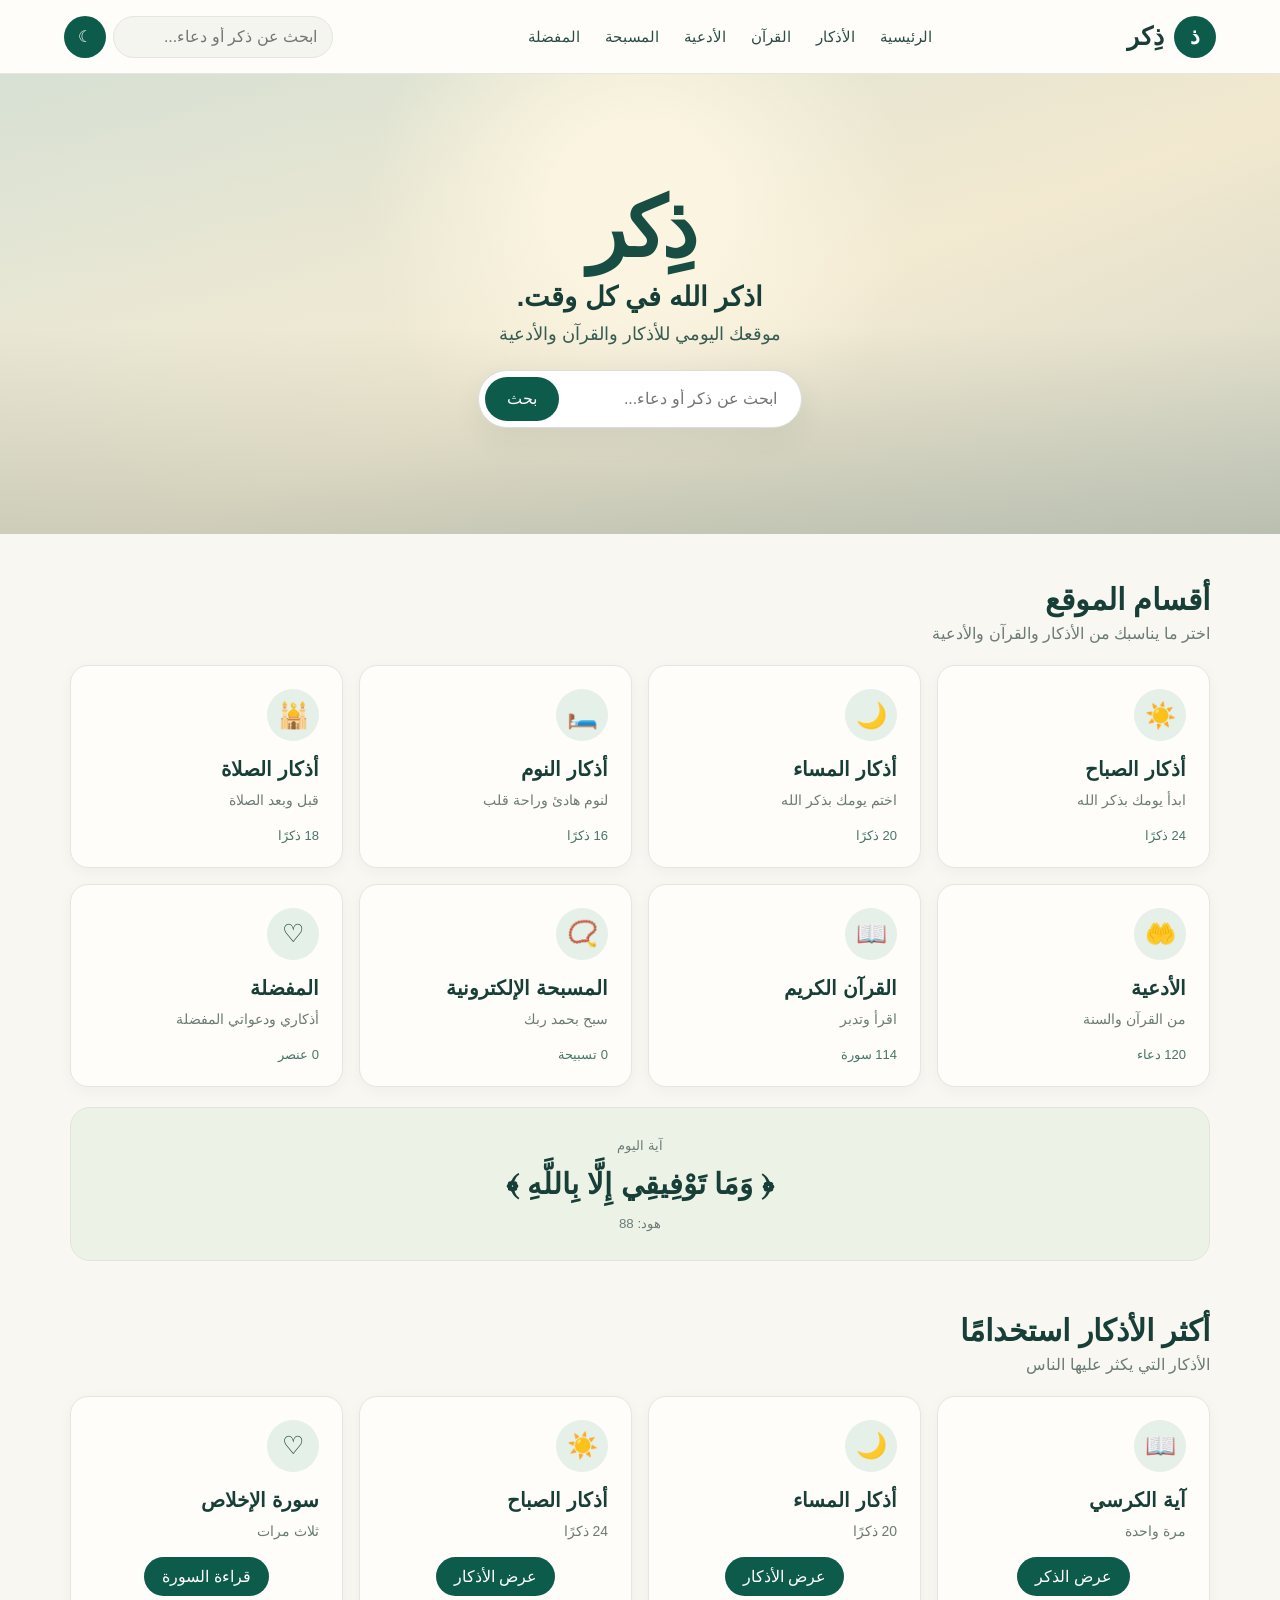
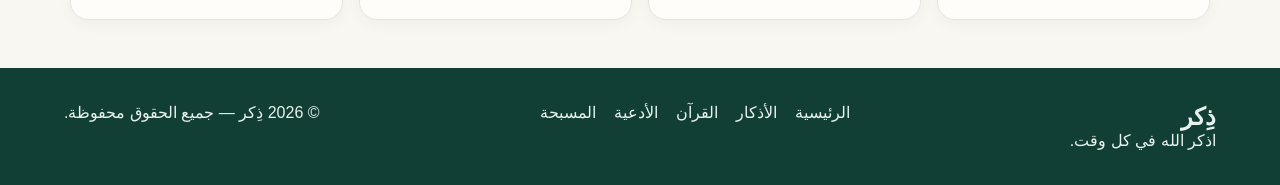
==== index.html @ fdcfc74f "Add files via upload" ====
<!doctype html>
<html lang="ar" dir="rtl">
<head>
<meta charset="utf-8">
<meta name="viewport" content="width=device-width, initial-scale=1">
<meta name="theme-color" content="#0d5c4b">
<title>ذِكر — اذكر الله في كل وقت</title>
<style>
:root{
  --bg:#f8f7f2; --card:#fffdf9; --text:#173f37; --muted:#6b7b76;
  --green:#0d5c4b; --green2:#174f43; --line:#e4e6df;
  --shadow:0 10px 30px rgba(22,58,50,.08);
}
*{box-sizing:border-box}
html{scroll-behavior:smooth}
body{margin:0;background:var(--bg);color:var(--text);font-family:Tahoma,"Segoe UI",Arial,sans-serif}
button,input{font:inherit}
a{text-decoration:none;color:inherit}
.nav{height:74px;background:#fffdf9;border-bottom:1px solid var(--line);display:flex;align-items:center;gap:22px;padding:0 5%;position:sticky;top:0;z-index:20}
.brand{display:flex;align-items:center;gap:10px;font-weight:800;font-size:25px;margin-left:auto}
.brand-icon{width:42px;height:42px;border-radius:50%;background:var(--green);color:#fff;display:grid;place-items:center;font-size:22px}
.links{display:flex;gap:25px;font-size:15px}
.links a{padding:25px 0;color:#294d46}
.links a:hover{color:var(--green)}
.nav-search{display:flex;gap:7px;margin-right:auto}
.nav-search input{width:220px;border:1px solid var(--line);border-radius:24px;padding:10px 15px;outline:none;background:#f5f5f0}
.icon-btn{border:0;background:var(--green);color:white;width:42px;height:42px;border-radius:50%;cursor:pointer}
.hero{min-height:460px;display:grid;place-items:center;text-align:center;position:relative;overflow:hidden;background:
linear-gradient(rgba(246,241,226,.48),rgba(247,241,224,.7)),
radial-gradient(circle at 50% 30%,#fff8df 0 12%,transparent 38%),
linear-gradient(160deg,#b9d1c7,#eee0bd 55%,#9aa99b)}
.hero:before{content:"";position:absolute;inset:auto 0 0;height:45%;background:linear-gradient(transparent,rgba(33,65,56,.18))}
.hero-content{position:relative;z-index:1;padding:55px 20px}
.logo-word{font-size:82px;font-weight:900;letter-spacing:-5px;margin:0;color:#174d42}
.hero h1{font-size:27px;margin:5px 0 10px}
.hero p{font-size:18px;margin:0 0 25px;color:#365b53}
.search{display:flex;max-width:570px;margin:auto;background:white;border:1px solid #ddd;border-radius:35px;padding:6px;box-shadow:var(--shadow)}
.search input{flex:1;border:0;outline:0;padding:13px 18px;background:transparent}
.search button{border:0;background:var(--green);color:#fff;border-radius:28px;padding:12px 22px;cursor:pointer}
.container{max-width:1180px;margin:auto;padding:48px 20px}
.section-head{display:flex;align-items:end;justify-content:space-between;margin-bottom:22px}
.section-head h2{font-size:30px;margin:0}
.section-head p{margin:7px 0 0;color:var(--muted)}
.grid{display:grid;grid-template-columns:repeat(4,1fr);gap:16px}
.card{background:var(--card);border:1px solid var(--line);border-radius:18px;padding:23px;box-shadow:0 4px 15px rgba(22,58,50,.04);transition:.2s;cursor:pointer}
.card:hover{transform:translateY(-4px);box-shadow:var(--shadow)}
.card-icon{width:52px;height:52px;border-radius:50%;display:grid;place-items:center;background:#e4f0e8;font-size:25px;margin-bottom:16px}
.card h3{margin:0 0 8px;font-size:20px}
.card p{margin:0 0 13px;color:var(--muted);font-size:14px;line-height:1.7}
.count{font-size:13px;color:#47766b}
.verse{margin-top:20px;border-radius:20px;background:#edf2e7;border:1px solid #dfe6d9;padding:28px;display:flex;align-items:center;justify-content:center;text-align:center}
.verse small{color:var(--muted)}
.verse strong{display:block;font-size:29px;line-height:1.8;margin:4px 0}
.popular{margin-top:52px}
.actions{display:flex;gap:10px;justify-content:center}
.action{background:var(--green);color:#fff;border:0;border-radius:25px;padding:10px 18px;cursor:pointer}
.footer{background:#123f35;color:#e9f2ee;padding:35px 5%;display:flex;justify-content:space-between;gap:25px;flex-wrap:wrap}
.footer nav{display:flex;gap:18px;flex-wrap:wrap}
.toast{position:fixed;bottom:25px;left:50%;transform:translateX(-50%) translateY(20px);background:#123f35;color:#fff;padding:12px 20px;border-radius:25px;opacity:0;pointer-events:none;transition:.25s;z-index:50}
.toast.show{opacity:1;transform:translateX(-50%) translateY(0)}
.dark{--bg:#0e1916;--card:#15241f;--text:#e8f2ee;--muted:#aabbb5;--green:#2d8b72;--line:#29433b;--green2:#bde0d3}
.dark .nav,.dark .search{background:#15241f}
.dark .nav-search input{background:#101c19;color:#fff}
.dark .hero{background:linear-gradient(rgba(10,27,23,.45),rgba(12,29,25,.7)),linear-gradient(160deg,#294c43,#3b4032 55%,#172c27)}
.dark .verse{background:#172821;border-color:#29433b}
@media(max-width:900px){
 .nav{height:auto;min-height:68px;padding:10px 16px;flex-wrap:wrap;gap:10px}
 .brand{margin-left:0}
 .links{order:3;width:100%;overflow:auto;gap:18px;padding-bottom:4px}
 .links a{padding:6px 0;white-space:nowrap}
 .nav-search{margin-right:auto}
 .nav-search input{width:150px}
 .grid{grid-template-columns:repeat(2,1fr)}
 .logo-word{font-size:65px}
}
@media(max-width:560px){
 .hero{min-height:430px}
 .hero h1{font-size:23px}
 .hero p{font-size:15px}
 .search{max-width:95%}
 .search button{padding:11px 15px}
 .container{padding:35px 14px}
 .grid{grid-template-columns:1fr}
 .section-head{display:block}
 .section-head h2{font-size:26px}
 .nav-search{width:100%;order:4}
 .nav-search input{flex:1;width:auto}
 .footer{display:block}
 .footer nav{margin-top:15px}
}
</style>
</head>
<body>
<header class="nav">
  <a class="brand" href="#"><span class="brand-icon">ذ</span><span>ذِكر</span></a>
  <nav class="links">
    <a href="#home">الرئيسية</a><a href="#adhkar">الأذكار</a><a href="#quran">القرآن</a>
    <a href="#duas">الأدعية</a><a href="#tasbih">المسبحة</a><a href="#favorites">المفضلة</a>
  </nav>
  <div class="nav-search">
    <input id="topSearch" placeholder="ابحث عن ذكر أو دعاء...">
    <button class="icon-btn" id="themeBtn" aria-label="الوضع الليلي">☾</button>
  </div>
</header>

<main id="home">
<section class="hero">
  <div class="hero-content">
    <div class="logo-word">ذِكر</div>
    <h1>اذكر الله في كل وقت.</h1>
    <p>موقعك اليومي للأذكار والقرآن والأدعية</p>
    <form class="search" id="searchForm">
      <input id="mainSearch" placeholder="ابحث عن ذكر أو دعاء...">
      <button>بحث</button>
    </form>
  </div>
</section>

<section class="container" id="adhkar">
  <div class="section-head">
    <div><h2>أقسام الموقع</h2><p>اختر ما يناسبك من الأذكار والقرآن والأدعية</p></div>
  </div>
  <div class="grid" id="cards">
    <article class="card" data-name="أذكار الصباح"><div class="card-icon">☀️</div><h3>أذكار الصباح</h3><p>ابدأ يومك بذكر الله</p><span class="count">24 ذكرًا</span></article>
    <article class="card" data-name="أذكار المساء"><div class="card-icon">🌙</div><h3>أذكار المساء</h3><p>اختم يومك بذكر الله</p><span class="count">20 ذكرًا</span></article>
    <article class="card" data-name="أذكار النوم"><div class="card-icon">🛏️</div><h3>أذكار النوم</h3><p>لنوم هادئ وراحة قلب</p><span class="count">16 ذكرًا</span></article>
    <article class="card" data-name="أذكار الصلاة"><div class="card-icon">🕌</div><h3>أذكار الصلاة</h3><p>قبل وبعد الصلاة</p><span class="count">18 ذكرًا</span></article>
    <article class="card" id="duas" data-name="الأدعية"><div class="card-icon">🤲</div><h3>الأدعية</h3><p>من القرآن والسنة</p><span class="count">120 دعاء</span></article>
    <article class="card" id="quran" data-name="القرآن الكريم"><div class="card-icon">📖</div><h3>القرآن الكريم</h3><p>اقرأ وتدبر</p><span class="count">114 سورة</span></article>
    <article class="card" id="tasbih" data-name="المسبحة الإلكترونية"><div class="card-icon">📿</div><h3>المسبحة الإلكترونية</h3><p>سبح بحمد ربك</p><span class="count" id="tasbihCount">0 تسبيحة</span></article>
    <article class="card" id="favorites" data-name="المفضلة"><div class="card-icon">♡</div><h3>المفضلة</h3><p>أذكاري ودعواتي المفضلة</p><span class="count">0 عنصر</span></article>
  </div>

  <div class="verse">
    <div><small>آية اليوم</small><strong>﴿ وَمَا تَوْفِيقِي إِلَّا بِاللَّهِ ﴾</strong><small>هود: 88</small></div>
  </div>

  <div class="popular">
    <div class="section-head"><div><h2>أكثر الأذكار استخدامًا</h2><p>الأذكار التي يكثر عليها الناس</p></div></div>
    <div class="grid">
      <article class="card" data-name="آية الكرسي"><div class="card-icon">📖</div><h3>آية الكرسي</h3><p>مرة واحدة</p><div class="actions"><button class="action">عرض الذكر</button></div></article>
      <article class="card" data-name="أذكار المساء"><div class="card-icon">🌙</div><h3>أذكار المساء</h3><p>20 ذكرًا</p><div class="actions"><button class="action">عرض الأذكار</button></div></article>
      <article class="card" data-name="أذكار الصباح"><div class="card-icon">☀️</div><h3>أذكار الصباح</h3><p>24 ذكرًا</p><div class="actions"><button class="action">عرض الأذكار</button></div></article>
      <article class="card" data-name="سورة الإخلاص"><div class="card-icon">♡</div><h3>سورة الإخلاص</h3><p>ثلاث مرات</p><div class="actions"><button class="action">قراءة السورة</button></div></article>
    </div>
  </div>
</section>
</main>

<footer class="footer">
  <div><strong style="font-size:24px">ذِكر</strong><div>اذكر الله في كل وقت.</div></div>
  <nav><a href="#home">الرئيسية</a><a href="#adhkar">الأذكار</a><a href="#quran">القرآن</a><a href="#duas">الأدعية</a><a href="#tasbih">المسبحة</a></nav>
  <div>© 2026 ذِكر — جميع الحقوق محفوظة.</div>
</footer>
<div class="toast" id="toast"></div>

<script>
const $=s=>document.querySelector(s);
const toast=(t)=>{const x=$("#toast");x.textContent=t;x.classList.add("show");setTimeout(()=>x.classList.remove("show"),1800)};
const savedTheme=localStorage.getItem("zekr-theme");
if(savedTheme==="dark") document.body.classList.add("dark");
$("#themeBtn").onclick=()=>{document.body.classList.toggle("dark");localStorage.setItem("zekr-theme",document.body.classList.contains("dark")?"dark":"light")};

function doSearch(value){
  const q=value.trim();
  if(!q){toast("اكتب كلمة للبحث");return}
  const cards=[...document.querySelectorAll(".card")];
  const found=cards.filter(c=>(c.dataset.name||"").includes(q));
  cards.forEach(c=>c.style.display=found.length ? (found.includes(c)?"block":"none") : "block");
  toast(found.length ? `تم العثور على ${found.length} نتيجة` : "لم نجد نتيجة مطابقة");
}
$("#searchForm").onsubmit=e=>{e.preventDefault();doSearch($("#mainSearch").value)};
$("#topSearch").oninput=e=>{if(e.target.value.length>1)doSearch(e.target.value)};

let count=Number(localStorage.getItem("zekr-tasbih")||0);
$("#tasbihCount").textContent=count+" تسبيحة";
$("#tasbih").onclick=()=>{
  count++; localStorage.setItem("zekr-tasbih",count);
  $("#tasbihCount").textContent=count+" تسبيحة";
  toast("سبحان الله 🤍");
};
document.querySelectorAll(".action").forEach(b=>b.onclick=e=>{
  e.stopPropagation(); toast("سيتم فتح صفحة الذكر في المرحلة القادمة");
});
document.querySelectorAll(".card").forEach(c=>{
  c.onclick=()=>{ if(c.id==="tasbih"){return} toast("سيتم ربط هذه الصفحة بالأذكار في المرحلة القادمة"); };
});
</script>
</body>
</html>
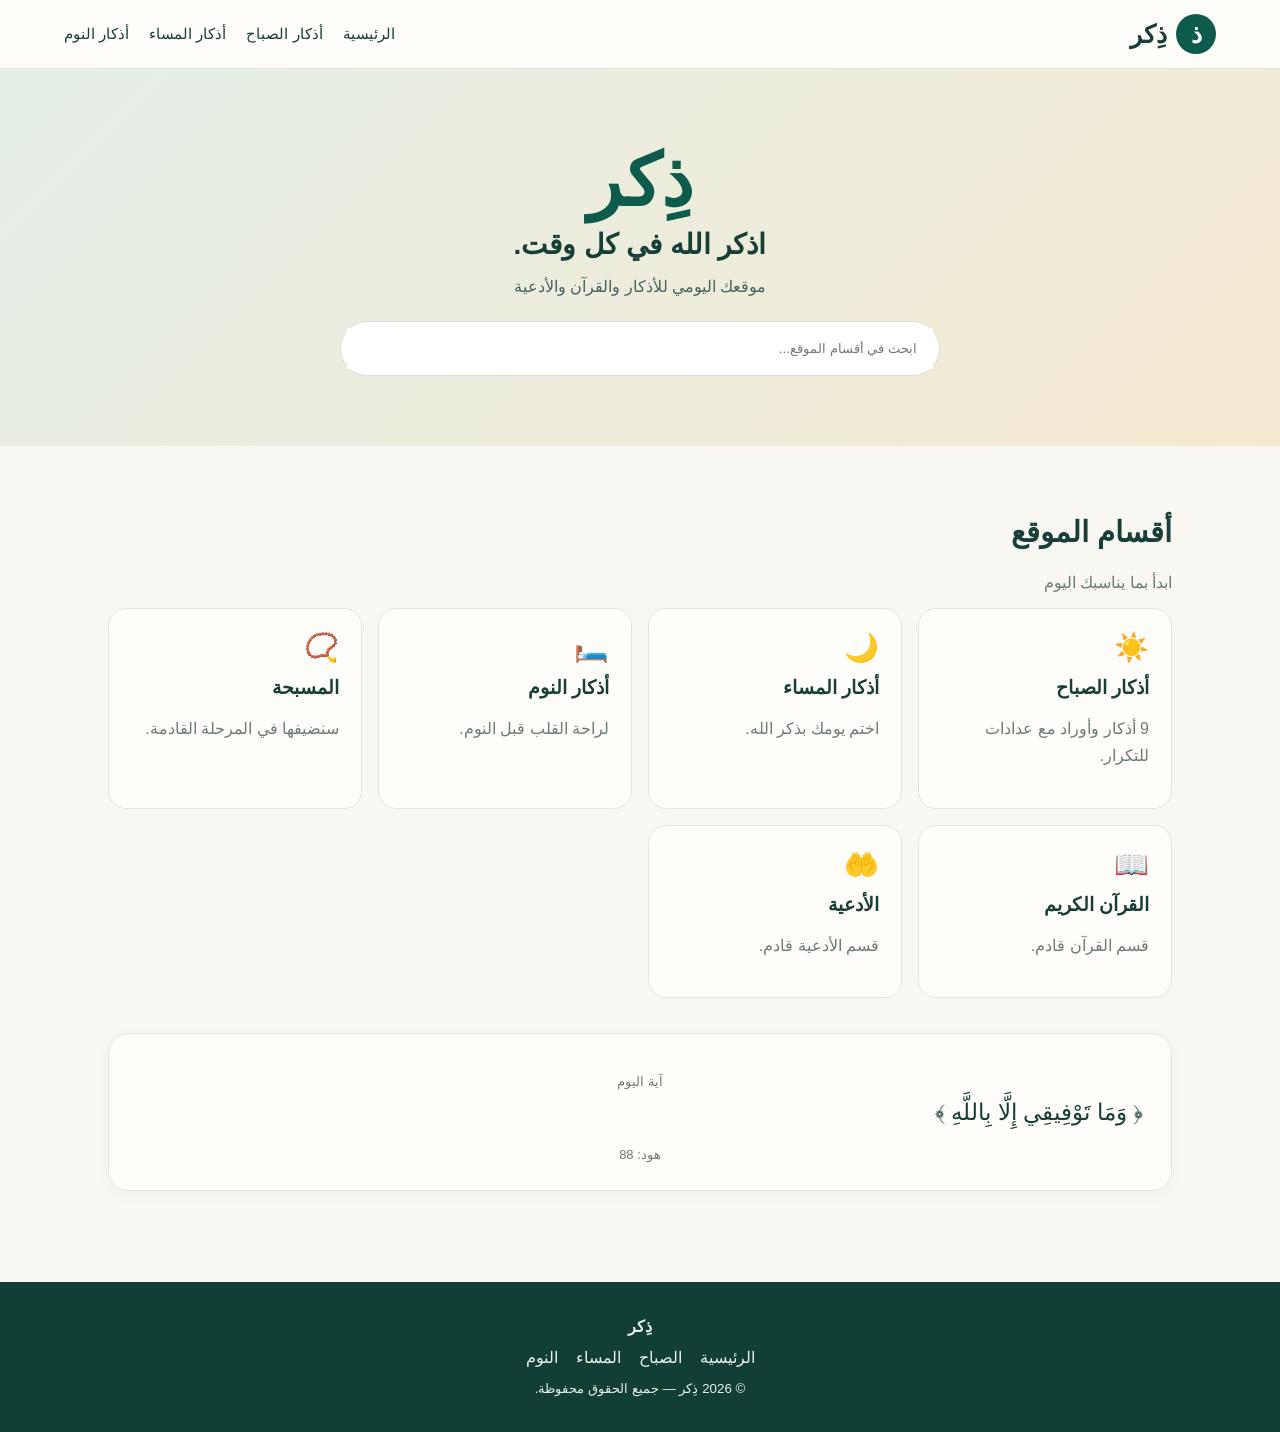
==== commit 7ab74243: "Add files via upload" ====
--- a/index.html
+++ b/index.html
@@ -1,190 +1,15 @@
-<!doctype html>
-<html lang="ar" dir="rtl">
-<head>
-<meta charset="utf-8">
-<meta name="viewport" content="width=device-width, initial-scale=1">
-<meta name="theme-color" content="#0d5c4b">
-<title>ذِكر — اذكر الله في كل وقت</title>
-<style>
-:root{
-  --bg:#f8f7f2; --card:#fffdf9; --text:#173f37; --muted:#6b7b76;
-  --green:#0d5c4b; --green2:#174f43; --line:#e4e6df;
-  --shadow:0 10px 30px rgba(22,58,50,.08);
-}
-*{box-sizing:border-box}
-html{scroll-behavior:smooth}
-body{margin:0;background:var(--bg);color:var(--text);font-family:Tahoma,"Segoe UI",Arial,sans-serif}
-button,input{font:inherit}
-a{text-decoration:none;color:inherit}
-.nav{height:74px;background:#fffdf9;border-bottom:1px solid var(--line);display:flex;align-items:center;gap:22px;padding:0 5%;position:sticky;top:0;z-index:20}
-.brand{display:flex;align-items:center;gap:10px;font-weight:800;font-size:25px;margin-left:auto}
-.brand-icon{width:42px;height:42px;border-radius:50%;background:var(--green);color:#fff;display:grid;place-items:center;font-size:22px}
-.links{display:flex;gap:25px;font-size:15px}
-.links a{padding:25px 0;color:#294d46}
-.links a:hover{color:var(--green)}
-.nav-search{display:flex;gap:7px;margin-right:auto}
-.nav-search input{width:220px;border:1px solid var(--line);border-radius:24px;padding:10px 15px;outline:none;background:#f5f5f0}
-.icon-btn{border:0;background:var(--green);color:white;width:42px;height:42px;border-radius:50%;cursor:pointer}
-.hero{min-height:460px;display:grid;place-items:center;text-align:center;position:relative;overflow:hidden;background:
-linear-gradient(rgba(246,241,226,.48),rgba(247,241,224,.7)),
-radial-gradient(circle at 50% 30%,#fff8df 0 12%,transparent 38%),
-linear-gradient(160deg,#b9d1c7,#eee0bd 55%,#9aa99b)}
-.hero:before{content:"";position:absolute;inset:auto 0 0;height:45%;background:linear-gradient(transparent,rgba(33,65,56,.18))}
-.hero-content{position:relative;z-index:1;padding:55px 20px}
-.logo-word{font-size:82px;font-weight:900;letter-spacing:-5px;margin:0;color:#174d42}
-.hero h1{font-size:27px;margin:5px 0 10px}
-.hero p{font-size:18px;margin:0 0 25px;color:#365b53}
-.search{display:flex;max-width:570px;margin:auto;background:white;border:1px solid #ddd;border-radius:35px;padding:6px;box-shadow:var(--shadow)}
-.search input{flex:1;border:0;outline:0;padding:13px 18px;background:transparent}
-.search button{border:0;background:var(--green);color:#fff;border-radius:28px;padding:12px 22px;cursor:pointer}
-.container{max-width:1180px;margin:auto;padding:48px 20px}
-.section-head{display:flex;align-items:end;justify-content:space-between;margin-bottom:22px}
-.section-head h2{font-size:30px;margin:0}
-.section-head p{margin:7px 0 0;color:var(--muted)}
-.grid{display:grid;grid-template-columns:repeat(4,1fr);gap:16px}
-.card{background:var(--card);border:1px solid var(--line);border-radius:18px;padding:23px;box-shadow:0 4px 15px rgba(22,58,50,.04);transition:.2s;cursor:pointer}
-.card:hover{transform:translateY(-4px);box-shadow:var(--shadow)}
-.card-icon{width:52px;height:52px;border-radius:50%;display:grid;place-items:center;background:#e4f0e8;font-size:25px;margin-bottom:16px}
-.card h3{margin:0 0 8px;font-size:20px}
-.card p{margin:0 0 13px;color:var(--muted);font-size:14px;line-height:1.7}
-.count{font-size:13px;color:#47766b}
-.verse{margin-top:20px;border-radius:20px;background:#edf2e7;border:1px solid #dfe6d9;padding:28px;display:flex;align-items:center;justify-content:center;text-align:center}
-.verse small{color:var(--muted)}
-.verse strong{display:block;font-size:29px;line-height:1.8;margin:4px 0}
-.popular{margin-top:52px}
-.actions{display:flex;gap:10px;justify-content:center}
-.action{background:var(--green);color:#fff;border:0;border-radius:25px;padding:10px 18px;cursor:pointer}
-.footer{background:#123f35;color:#e9f2ee;padding:35px 5%;display:flex;justify-content:space-between;gap:25px;flex-wrap:wrap}
-.footer nav{display:flex;gap:18px;flex-wrap:wrap}
-.toast{position:fixed;bottom:25px;left:50%;transform:translateX(-50%) translateY(20px);background:#123f35;color:#fff;padding:12px 20px;border-radius:25px;opacity:0;pointer-events:none;transition:.25s;z-index:50}
-.toast.show{opacity:1;transform:translateX(-50%) translateY(0)}
-.dark{--bg:#0e1916;--card:#15241f;--text:#e8f2ee;--muted:#aabbb5;--green:#2d8b72;--line:#29433b;--green2:#bde0d3}
-.dark .nav,.dark .search{background:#15241f}
-.dark .nav-search input{background:#101c19;color:#fff}
-.dark .hero{background:linear-gradient(rgba(10,27,23,.45),rgba(12,29,25,.7)),linear-gradient(160deg,#294c43,#3b4032 55%,#172c27)}
-.dark .verse{background:#172821;border-color:#29433b}
-@media(max-width:900px){
- .nav{height:auto;min-height:68px;padding:10px 16px;flex-wrap:wrap;gap:10px}
- .brand{margin-left:0}
- .links{order:3;width:100%;overflow:auto;gap:18px;padding-bottom:4px}
- .links a{padding:6px 0;white-space:nowrap}
- .nav-search{margin-right:auto}
- .nav-search input{width:150px}
- .grid{grid-template-columns:repeat(2,1fr)}
- .logo-word{font-size:65px}
-}
-@media(max-width:560px){
- .hero{min-height:430px}
- .hero h1{font-size:23px}
- .hero p{font-size:15px}
- .search{max-width:95%}
- .search button{padding:11px 15px}
- .container{padding:35px 14px}
- .grid{grid-template-columns:1fr}
- .section-head{display:block}
- .section-head h2{font-size:26px}
- .nav-search{width:100%;order:4}
- .nav-search input{flex:1;width:auto}
- .footer{display:block}
- .footer nav{margin-top:15px}
-}
-</style>
-</head>
-<body>
-<header class="nav">
-  <a class="brand" href="#"><span class="brand-icon">ذ</span><span>ذِكر</span></a>
-  <nav class="links">
-    <a href="#home">الرئيسية</a><a href="#adhkar">الأذكار</a><a href="#quran">القرآن</a>
-    <a href="#duas">الأدعية</a><a href="#tasbih">المسبحة</a><a href="#favorites">المفضلة</a>
-  </nav>
-  <div class="nav-search">
-    <input id="topSearch" placeholder="ابحث عن ذكر أو دعاء...">
-    <button class="icon-btn" id="themeBtn" aria-label="الوضع الليلي">☾</button>
-  </div>
-</header>
+<!doctype html><html lang="ar" dir="rtl"><head><meta charset="utf-8"><meta name="viewport" content="width=device-width,initial-scale=1"><meta name="description" content="ذِكر — موقع يومي للأذكار والقرآن والأدعية"><title>الرئيسية | ذِكر</title><link rel="stylesheet" href="styles.css"></head><body>
+<header class="nav"><a class="brand" href="index.html"><i>ذ</i>ذِكر</a><nav class="links"><a href="index.html">الرئيسية</a><a href="morning.html">أذكار الصباح</a><a href="evening.html">أذكار المساء</a><a href="sleep.html">أذكار النوم</a></nav></header>
 
-<main id="home">
-<section class="hero">
-  <div class="hero-content">
-    <div class="logo-word">ذِكر</div>
-    <h1>اذكر الله في كل وقت.</h1>
-    <p>موقعك اليومي للأذكار والقرآن والأدعية</p>
-    <form class="search" id="searchForm">
-      <input id="mainSearch" placeholder="ابحث عن ذكر أو دعاء...">
-      <button>بحث</button>
-    </form>
-  </div>
-</section>
+<section class="hero"><div class="logo">ذِكر</div><h1>اذكر الله في كل وقت.</h1><p>موقعك اليومي للأذكار والقرآن والأدعية</p><div class="search"><input id="search" placeholder="ابحث في أقسام الموقع..."></div></section>
+<main class="container"><h2>أقسام الموقع</h2><p class="sub">ابدأ بما يناسبك اليوم</p><div class="grid">
+<a class="card" data-search="أذكار الصباح" href="morning.html"><div class="icon">☀️</div><h3>أذكار الصباح</h3><p>9 أذكار وأوراد مع عدادات للتكرار.</p></a>
+<a class="card" data-search="أذكار المساء" href="evening.html"><div class="icon">🌙</div><h3>أذكار المساء</h3><p>اختم يومك بذكر الله.</p></a>
+<a class="card" data-search="أذكار النوم" href="sleep.html"><div class="icon">🛏️</div><h3>أذكار النوم</h3><p>لراحة القلب قبل النوم.</p></a>
+<a class="card" data-search="المسبحة" href="#"><div class="icon">📿</div><h3>المسبحة</h3><p>سنضيفها في المرحلة القادمة.</p></a>
+<a class="card" data-search="القرآن" href="#"><div class="icon">📖</div><h3>القرآن الكريم</h3><p>قسم القرآن قادم.</p></a>
+<a class="card" data-search="الأدعية" href="#"><div class="icon">🤲</div><h3>الأدعية</h3><p>قسم الأدعية قادم.</p></a>
+</div><section class="dhikr" style="text-align:center;margin-top:35px"><div class="source">آية اليوم</div><div class="dhikr-text">﴿ وَمَا تَوْفِيقِي إِلَّا بِاللَّهِ ﴾</div><div class="source">هود: 88</div></section></main>
 
-<section class="container" id="adhkar">
-  <div class="section-head">
-    <div><h2>أقسام الموقع</h2><p>اختر ما يناسبك من الأذكار والقرآن والأدعية</p></div>
-  </div>
-  <div class="grid" id="cards">
-    <article class="card" data-name="أذكار الصباح"><div class="card-icon">☀️</div><h3>أذكار الصباح</h3><p>ابدأ يومك بذكر الله</p><span class="count">24 ذكرًا</span></article>
-    <article class="card" data-name="أذكار المساء"><div class="card-icon">🌙</div><h3>أذكار المساء</h3><p>اختم يومك بذكر الله</p><span class="count">20 ذكرًا</span></article>
-    <article class="card" data-name="أذكار النوم"><div class="card-icon">🛏️</div><h3>أذكار النوم</h3><p>لنوم هادئ وراحة قلب</p><span class="count">16 ذكرًا</span></article>
-    <article class="card" data-name="أذكار الصلاة"><div class="card-icon">🕌</div><h3>أذكار الصلاة</h3><p>قبل وبعد الصلاة</p><span class="count">18 ذكرًا</span></article>
-    <article class="card" id="duas" data-name="الأدعية"><div class="card-icon">🤲</div><h3>الأدعية</h3><p>من القرآن والسنة</p><span class="count">120 دعاء</span></article>
-    <article class="card" id="quran" data-name="القرآن الكريم"><div class="card-icon">📖</div><h3>القرآن الكريم</h3><p>اقرأ وتدبر</p><span class="count">114 سورة</span></article>
-    <article class="card" id="tasbih" data-name="المسبحة الإلكترونية"><div class="card-icon">📿</div><h3>المسبحة الإلكترونية</h3><p>سبح بحمد ربك</p><span class="count" id="tasbihCount">0 تسبيحة</span></article>
-    <article class="card" id="favorites" data-name="المفضلة"><div class="card-icon">♡</div><h3>المفضلة</h3><p>أذكاري ودعواتي المفضلة</p><span class="count">0 عنصر</span></article>
-  </div>
-
-  <div class="verse">
-    <div><small>آية اليوم</small><strong>﴿ وَمَا تَوْفِيقِي إِلَّا بِاللَّهِ ﴾</strong><small>هود: 88</small></div>
-  </div>
-
-  <div class="popular">
-    <div class="section-head"><div><h2>أكثر الأذكار استخدامًا</h2><p>الأذكار التي يكثر عليها الناس</p></div></div>
-    <div class="grid">
-      <article class="card" data-name="آية الكرسي"><div class="card-icon">📖</div><h3>آية الكرسي</h3><p>مرة واحدة</p><div class="actions"><button class="action">عرض الذكر</button></div></article>
-      <article class="card" data-name="أذكار المساء"><div class="card-icon">🌙</div><h3>أذكار المساء</h3><p>20 ذكرًا</p><div class="actions"><button class="action">عرض الأذكار</button></div></article>
-      <article class="card" data-name="أذكار الصباح"><div class="card-icon">☀️</div><h3>أذكار الصباح</h3><p>24 ذكرًا</p><div class="actions"><button class="action">عرض الأذكار</button></div></article>
-      <article class="card" data-name="سورة الإخلاص"><div class="card-icon">♡</div><h3>سورة الإخلاص</h3><p>ثلاث مرات</p><div class="actions"><button class="action">قراءة السورة</button></div></article>
-    </div>
-  </div>
-</section>
-</main>
-
-<footer class="footer">
-  <div><strong style="font-size:24px">ذِكر</strong><div>اذكر الله في كل وقت.</div></div>
-  <nav><a href="#home">الرئيسية</a><a href="#adhkar">الأذكار</a><a href="#quran">القرآن</a><a href="#duas">الأدعية</a><a href="#tasbih">المسبحة</a></nav>
-  <div>© 2026 ذِكر — جميع الحقوق محفوظة.</div>
-</footer>
-<div class="toast" id="toast"></div>
-
-<script>
-const $=s=>document.querySelector(s);
-const toast=(t)=>{const x=$("#toast");x.textContent=t;x.classList.add("show");setTimeout(()=>x.classList.remove("show"),1800)};
-const savedTheme=localStorage.getItem("zekr-theme");
-if(savedTheme==="dark") document.body.classList.add("dark");
-$("#themeBtn").onclick=()=>{document.body.classList.toggle("dark");localStorage.setItem("zekr-theme",document.body.classList.contains("dark")?"dark":"light")};
-
-function doSearch(value){
-  const q=value.trim();
-  if(!q){toast("اكتب كلمة للبحث");return}
-  const cards=[...document.querySelectorAll(".card")];
-  const found=cards.filter(c=>(c.dataset.name||"").includes(q));
-  cards.forEach(c=>c.style.display=found.length ? (found.includes(c)?"block":"none") : "block");
-  toast(found.length ? `تم العثور على ${found.length} نتيجة` : "لم نجد نتيجة مطابقة");
-}
-$("#searchForm").onsubmit=e=>{e.preventDefault();doSearch($("#mainSearch").value)};
-$("#topSearch").oninput=e=>{if(e.target.value.length>1)doSearch(e.target.value)};
-
-let count=Number(localStorage.getItem("zekr-tasbih")||0);
-$("#tasbihCount").textContent=count+" تسبيحة";
-$("#tasbih").onclick=()=>{
-  count++; localStorage.setItem("zekr-tasbih",count);
-  $("#tasbihCount").textContent=count+" تسبيحة";
-  toast("سبحان الله 🤍");
-};
-document.querySelectorAll(".action").forEach(b=>b.onclick=e=>{
-  e.stopPropagation(); toast("سيتم فتح صفحة الذكر في المرحلة القادمة");
-});
-document.querySelectorAll(".card").forEach(c=>{
-  c.onclick=()=>{ if(c.id==="tasbih"){return} toast("سيتم ربط هذه الصفحة بالأذكار في المرحلة القادمة"); };
-});
-</script>
-</body>
-</html>+<footer class="footer"><strong>ذِكر</strong><nav><a href="index.html">الرئيسية</a><a href="morning.html">الصباح</a><a href="evening.html">المساء</a><a href="sleep.html">النوم</a></nav><small>© 2026 ذِكر — جميع الحقوق محفوظة.</small></footer>
+<script src="app.js"></script></body></html>
--- a/styles.css
+++ b/styles.css
@@ -0,0 +1,13 @@
+
+:root{--bg:#f8f7f2;--card:#fffdf9;--text:#173f37;--muted:#6b7b76;--green:#0d5c4b;--line:#e3e6df}
+*{box-sizing:border-box}html{scroll-behavior:smooth}body{margin:0;background:var(--bg);color:var(--text);font-family:Tahoma,"Segoe UI",Arial,sans-serif}a{text-decoration:none;color:inherit}
+.nav{position:sticky;top:0;z-index:10;background:rgba(255,253,249,.96);backdrop-filter:blur(10px);border-bottom:1px solid var(--line);display:flex;align-items:center;gap:25px;padding:14px 5%}.brand{font-size:25px;font-weight:900;margin-left:auto;display:flex;gap:9px;align-items:center}.brand i{font-style:normal;background:var(--green);color:white;border-radius:50%;width:40px;height:40px;display:grid;place-items:center}.links{display:flex;gap:20px;font-size:15px}.links a:hover{color:var(--green)}
+.container{max-width:1100px;margin:auto;padding:45px 18px}.hero{text-align:center;padding:70px 18px;background:linear-gradient(135deg,#e5efe8,#f5ead1)}.hero .logo{font-size:72px;font-weight:900;color:var(--green);margin:0}.hero h1{margin:5px 0 10px;font-size:28px}.hero p{color:#49635d}.search{max-width:600px;margin:25px auto 0;display:flex;background:white;border-radius:32px;padding:6px;border:1px solid #ddd}.search input{flex:1;border:0;outline:0;padding:13px 16px}.search button,.btn{border:0;background:var(--green);color:#fff;padding:12px 22px;border-radius:26px;cursor:pointer}
+h2{font-size:29px}.sub{color:var(--muted)}.grid{display:grid;grid-template-columns:repeat(4,1fr);gap:16px}.card{background:var(--card);border:1px solid var(--line);border-radius:18px;padding:22px;transition:.2s}.card:hover{transform:translateY(-3px);box-shadow:0 12px 30px #163a3210}.icon{font-size:28px}.card h3{margin:13px 0 7px}.card p{color:var(--muted);line-height:1.7}.dhikr{background:var(--card);border:1px solid var(--line);border-radius:20px;padding:28px;margin:16px 0;box-shadow:0 5px 18px #163a3208}.dhikr-text{font-size:23px;line-height:2;text-align:right}.source{color:var(--muted);font-size:13px;margin-top:12px}.repeat{display:flex;align-items:center;gap:12px;margin-top:18px}.counter{min-width:60px;text-align:center;font-weight:bold}.footer{background:#123f35;color:#e9f2ee;padding:35px 5%;text-align:center;margin-top:30px}.footer nav{display:flex;justify-content:center;gap:18px;flex-wrap:wrap;margin:12px}
+@media(max-width:800px){.nav{flex-wrap:wrap;padding:10px 15px}.brand{margin-left:0}.links{order:3;width:100%;overflow:auto;white-space:nowrap}.grid{grid-template-columns:repeat(2,1fr)}.hero .logo{font-size:58px}}
+@media(max-width:520px){.grid{grid-template-columns:1fr}.hero{padding:50px 15px}.dhikr-text{font-size:19px}.search button{padding:11px 15px}}
+
+/* Morning adhkar Quran cards */
+.dhikr-title{font-weight:800;font-size:1.15rem;margin-bottom:14px}
+.quran-text{line-height:2.1;font-size:1.18rem}
+.dhikr-text{white-space:normal}.quran-text{font-family:Tahoma,"Segoe UI",Arial,sans-serif}
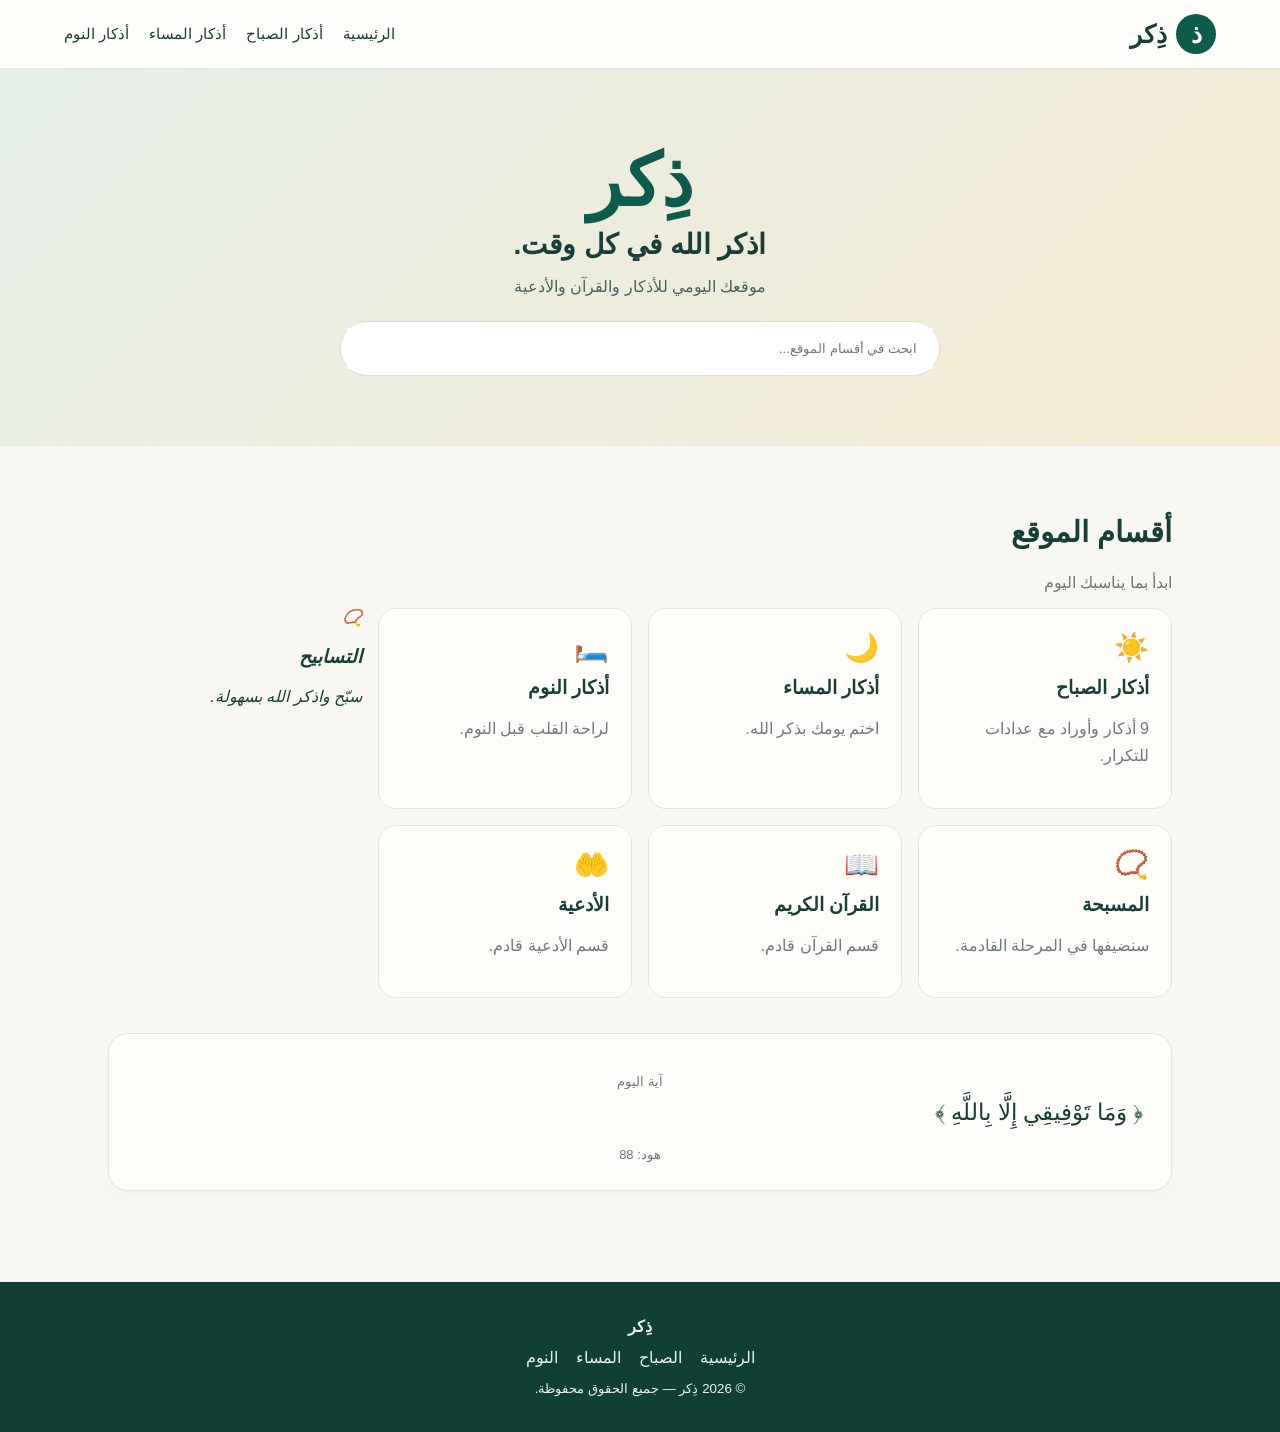
==== commit c84e8e8c: "Add Tasbih card to main section" ====
--- a/index.html
+++ b/index.html
@@ -6,10 +6,11 @@
 <a class="card" data-search="أذكار الصباح" href="morning.html"><div class="icon">☀️</div><h3>أذكار الصباح</h3><p>9 أذكار وأوراد مع عدادات للتكرار.</p></a>
 <a class="card" data-search="أذكار المساء" href="evening.html"><div class="icon">🌙</div><h3>أذكار المساء</h3><p>اختم يومك بذكر الله.</p></a>
 <a class="card" data-search="أذكار النوم" href="sleep.html"><div class="icon">🛏️</div><h3>أذكار النوم</h3><p>لراحة القلب قبل النوم.</p></a>
+  <i class="بطاقة"><a href="tasbih.html"><div class="رمز">📿</div><h3>التسابيح</h3><p>سبّح واذكر الله بسهولة.</p></a></i>
 <a class="card" data-search="المسبحة" href="#"><div class="icon">📿</div><h3>المسبحة</h3><p>سنضيفها في المرحلة القادمة.</p></a>
 <a class="card" data-search="القرآن" href="#"><div class="icon">📖</div><h3>القرآن الكريم</h3><p>قسم القرآن قادم.</p></a>
 <a class="card" data-search="الأدعية" href="#"><div class="icon">🤲</div><h3>الأدعية</h3><p>قسم الأدعية قادم.</p></a>
 </div><section class="dhikr" style="text-align:center;margin-top:35px"><div class="source">آية اليوم</div><div class="dhikr-text">﴿ وَمَا تَوْفِيقِي إِلَّا بِاللَّهِ ﴾</div><div class="source">هود: 88</div></section></main>
 
 <footer class="footer"><strong>ذِكر</strong><nav><a href="index.html">الرئيسية</a><a href="morning.html">الصباح</a><a href="evening.html">المساء</a><a href="sleep.html">النوم</a></nav><small>© 2026 ذِكر — جميع الحقوق محفوظة.</small></footer>
-<script src="app.js"></script></body></html>+<script src="app.js"></script></body></html>
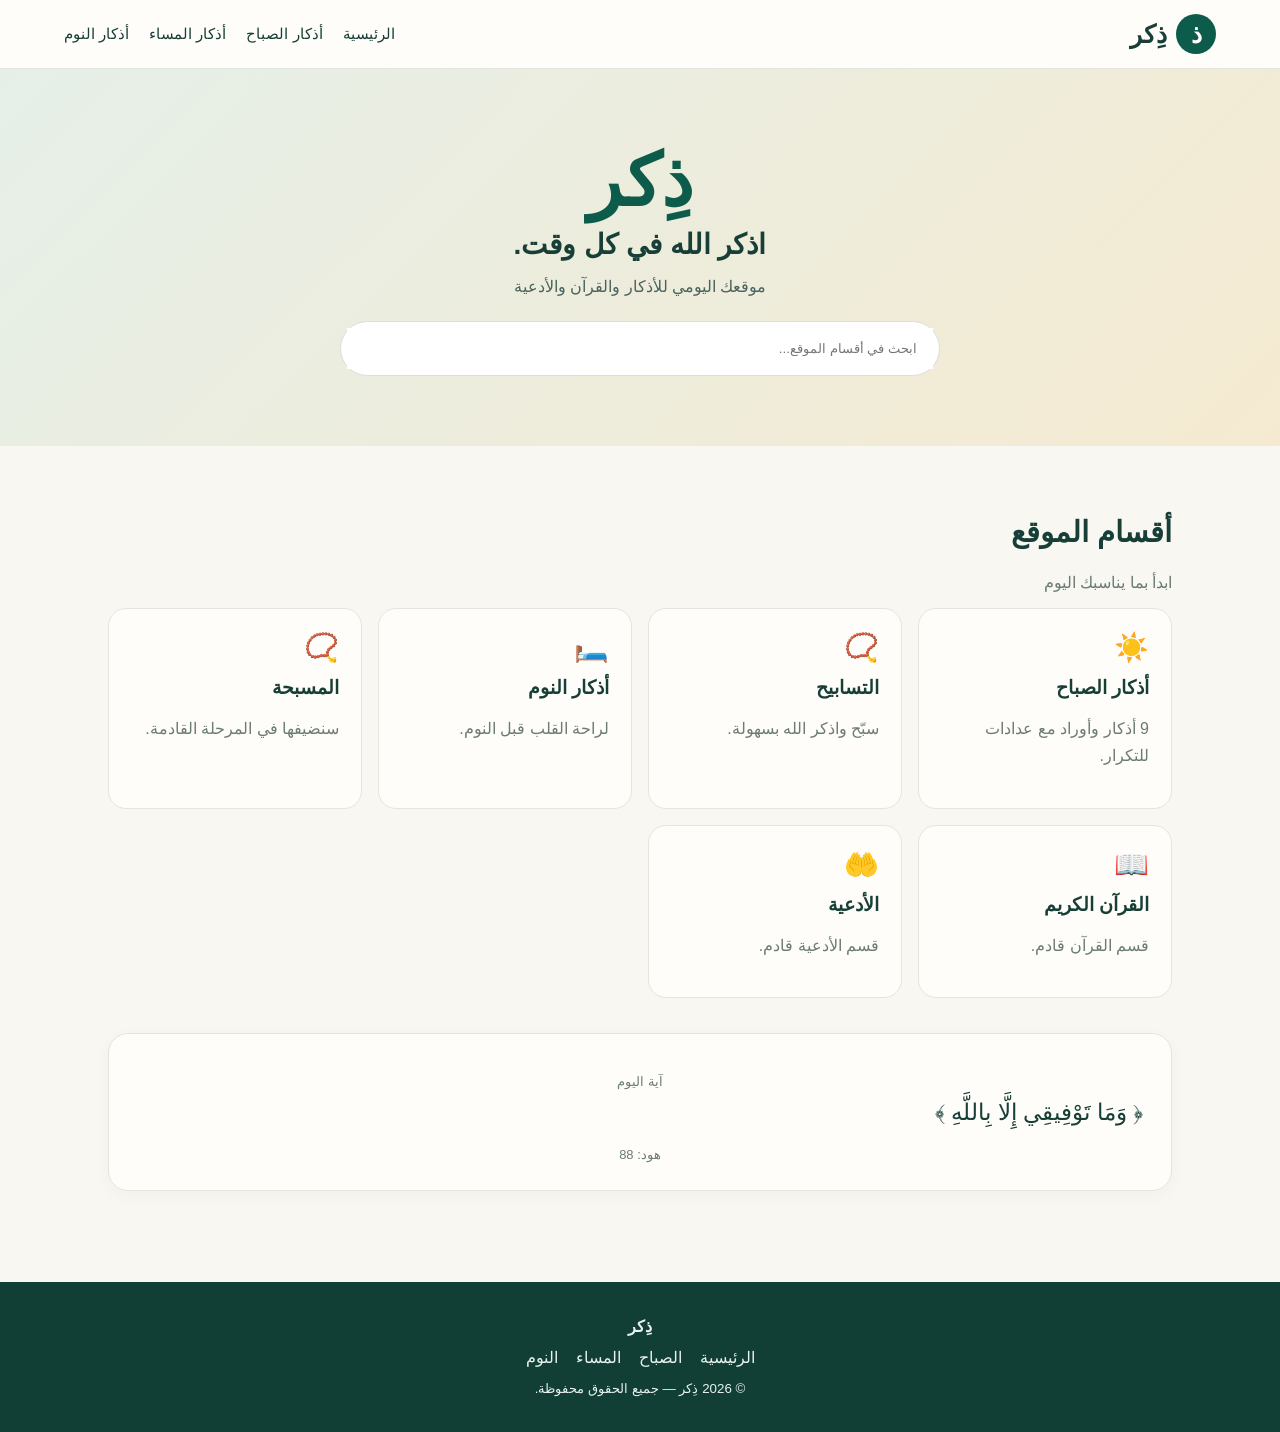
==== commit 5ec957df: "Replace evening dhikr card with tasbih card" ====
--- a/index.html
+++ b/index.html
@@ -4,9 +4,9 @@
 <section class="hero"><div class="logo">ذِكر</div><h1>اذكر الله في كل وقت.</h1><p>موقعك اليومي للأذكار والقرآن والأدعية</p><div class="search"><input id="search" placeholder="ابحث في أقسام الموقع..."></div></section>
 <main class="container"><h2>أقسام الموقع</h2><p class="sub">ابدأ بما يناسبك اليوم</p><div class="grid">
 <a class="card" data-search="أذكار الصباح" href="morning.html"><div class="icon">☀️</div><h3>أذكار الصباح</h3><p>9 أذكار وأوراد مع عدادات للتكرار.</p></a>
-<a class="card" data-search="أذكار المساء" href="evening.html"><div class="icon">🌙</div><h3>أذكار المساء</h3><p>اختم يومك بذكر الله.</p></a>
+<a class="card" data-search="التسابيح" href="tasbih.html"><div class="icon">📿</div><h3>التسابيح</h3><p>سبّح واذكر الله بسهولة.</p></a>
 <a class="card" data-search="أذكار النوم" href="sleep.html"><div class="icon">🛏️</div><h3>أذكار النوم</h3><p>لراحة القلب قبل النوم.</p></a>
-  <i class="بطاقة"><a href="tasbih.html"><div class="رمز">📿</div><h3>التسابيح</h3><p>سبّح واذكر الله بسهولة.</p></a></i>
+  
 <a class="card" data-search="المسبحة" href="#"><div class="icon">📿</div><h3>المسبحة</h3><p>سنضيفها في المرحلة القادمة.</p></a>
 <a class="card" data-search="القرآن" href="#"><div class="icon">📖</div><h3>القرآن الكريم</h3><p>قسم القرآن قادم.</p></a>
 <a class="card" data-search="الأدعية" href="#"><div class="icon">🤲</div><h3>الأدعية</h3><p>قسم الأدعية قادم.</p></a>
